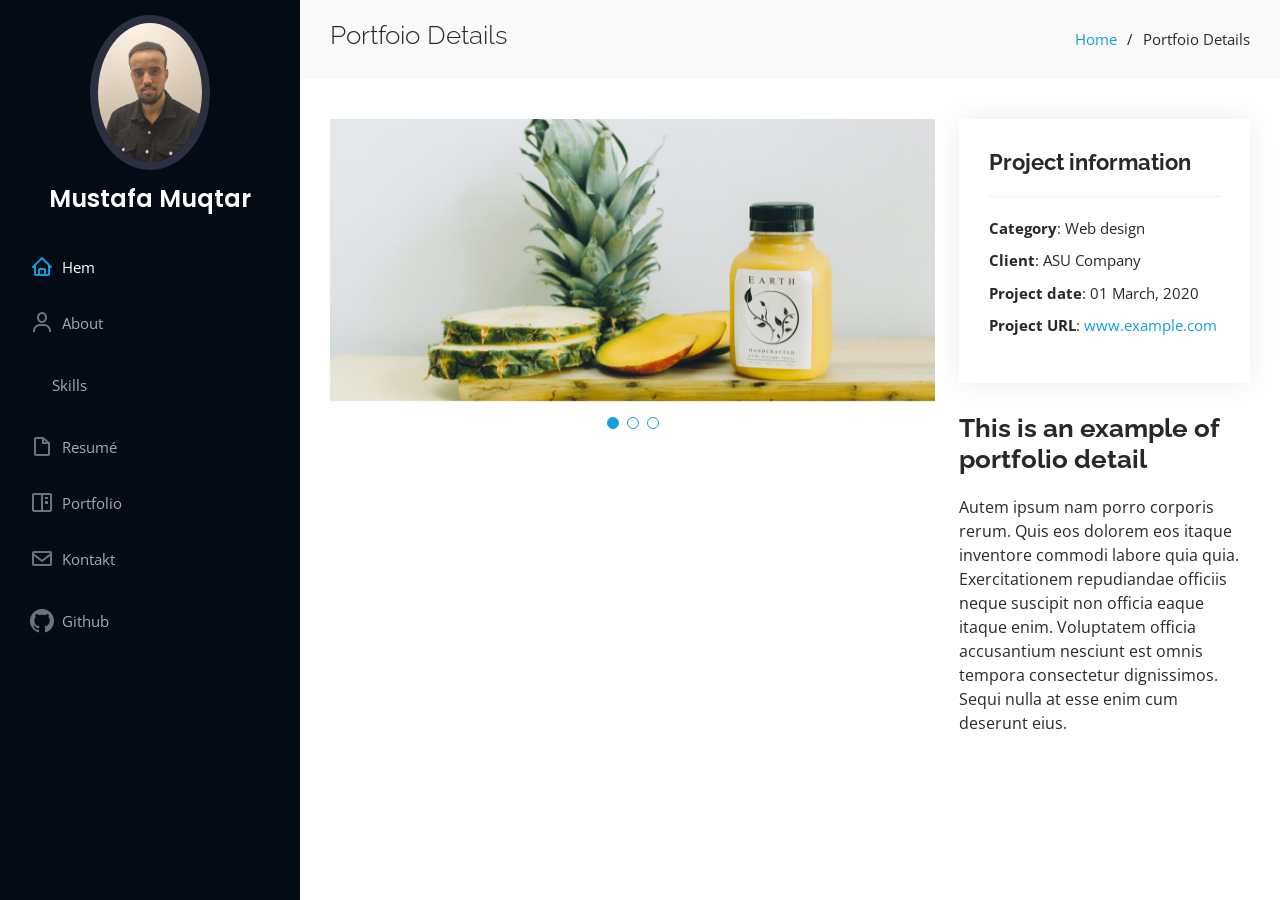
==== 3d-house.html @ c5aaec31 "Added details" ====
<!DOCTYPE html>
<html lang="en">

<head>
  <meta charset="utf-8">
  <meta content="width=device-width, initial-scale=1.0" name="viewport">

  <title>Blender 3D Inside A House Model</title>
  <meta content="" name="description">
  <meta content="" name="keywords">

  <!-- Favicons -->
  <link href="assets/img/favicon.png" rel="icon">
  <link href="assets/img/apple-touch-icon.png" rel="apple-touch-icon">

  <!-- Google Fonts -->
  <link href="https://fonts.googleapis.com/css?family=Open+Sans:300,300i,400,400i,600,600i,700,700i|Raleway:300,300i,400,400i,500,500i,600,600i,700,700i|Poppins:300,300i,400,400i,500,500i,600,600i,700,700i" rel="stylesheet">

  <!-- Vendor CSS Files -->
  <link href="assets/vendor/aos/aos.css" rel="stylesheet">
  <link href="assets/vendor/bootstrap/css/bootstrap.min.css" rel="stylesheet">
  <link href="assets/vendor/bootstrap-icons/bootstrap-icons.css" rel="stylesheet">
  <link href="assets/vendor/boxicons/css/boxicons.min.css" rel="stylesheet">
  <link href="assets/vendor/glightbox/css/glightbox.min.css" rel="stylesheet">
  <link href="assets/vendor/swiper/swiper-bundle.min.css" rel="stylesheet">

  <!-- Template Main CSS File -->
  <link href="assets/css/style.css" rel="stylesheet">

  <!-- =======================================================
  * Template Name: iPortfolio
  * Updated: Nov 17 2023 with Bootstrap v5.3.2
  * Template URL: https://bootstrapmade.com/iportfolio-bootstrap-portfolio-websites-template/
  * Author: BootstrapMade.com
  * License: https://bootstrapmade.com/license/
  ======================================================== -->
</head>

<body>

  <!-- ======= Mobile nav toggle button ======= -->
  <i class="bi bi-list mobile-nav-toggle d-xl-none"></i>

 <!-- ======= Header ======= -->
 <header id="header">
  <div class="d-flex flex-column">

    <div class="profile">
      <img src="assets/img/profile-img.jpg" alt="" class="img-fluid rounded-circle">
      <h1 class="text-light"><a href="index.html">Mustafa Muqtar</a></h1>
    </div>

    <nav id="navbar" class="nav-menu navbar">
      <ul>
        <li><a href="http://127.0.0.1:5500/mustafamuqtar.github.io/#hero" class="nav-link scrollto active"><i class="bx bx-home"></i> <span>Hem</span></a></li>
        <li><a href="http://127.0.0.1:5500/mustafamuqtar.github.io/#about" class="nav-link scrollto"><i class="bx bx-user"></i> <span>About</span></a></li>
        <li><a href="http://127.0.0.1:5500/mustafamuqtar.github.io/#skills" class="nav-link scrollto"><i class="bx-code-block"></i> <span>Skills</span></a></li>
        <li><a href="http://127.0.0.1:5500/mustafamuqtar.github.io/#resume" class="nav-link scrollto"><i class="bx bx-file-blank"></i> <span>Resumé</span></a></li>
        <li><a href="http://127.0.0.1:5500/mustafamuqtar.github.io/#portfolio" class="nav-link scrollto"><i class="bx bx-book-content"></i>
            <span>Portfolio</span></a></li>
        <li><a href="http://127.0.0.1:5500/mustafamuqtar.github.io/#contact" class="nav-link scrollto"><i class="bx bx-envelope"></i> <span>Kontakt</span></a></li>
          <li> <a href="https://github.com/MustafaMuqtar?tab=repositories" target="_blank"> <i
                class="bi bi-github"></i>Github</a></li>
      </ul>
    </nav><!-- .nav-menu -->
  </div>
</header><!-- End Header -->

  <main id="main">

    <!-- ======= Breadcrumbs ======= -->
    <section id="breadcrumbs" class="breadcrumbs">
      <div class="container">

        <div class="d-flex justify-content-between align-items-center">
          <h2>Portfoio Details</h2>
          <ol>
            <li><a href="index.html">Home</a></li>
            <li>Portfoio Details</li>
          </ol>
        </div>

      </div>
    </section><!-- End Breadcrumbs -->

    <!-- ======= Portfolio Details Section ======= -->
    <section id="portfolio-details" class="portfolio-details">
      <div class="container">

        <div class="row gy-4">

          <div class="col-lg-8">
            <div class="portfolio-details-slider swiper">
              <div class="swiper-wrapper align-items-center">

                <div class="swiper-slide">
                  <img src="assets/img/portfolio/portfolio-details-1.jpg" alt="">
                </div>

                <div class="swiper-slide">
                  <img src="assets/img/portfolio/portfolio-details-2.jpg" alt="">
                </div>

                <div class="swiper-slide">
                  <img src="assets/img/portfolio/portfolio-details-3.jpg" alt="">
                </div>

              </div>
              <div class="swiper-pagination"></div>
            </div>
          </div>

          <div class="col-lg-4">
            <div class="portfolio-info">
              <h3>Project information</h3>
              <ul>
                <li><strong>Category</strong>: Web design</li>
                <li><strong>Client</strong>: ASU Company</li>
                <li><strong>Project date</strong>: 01 March, 2020</li>
                <li><strong>Project URL</strong>: <a href="#">www.example.com</a></li>
              </ul>
            </div>
            <div class="portfolio-description">
              <h2>This is an example of portfolio detail</h2>
              <p>
                Autem ipsum nam porro corporis rerum. Quis eos dolorem eos itaque inventore commodi labore quia quia. Exercitationem repudiandae officiis neque suscipit non officia eaque itaque enim. Voluptatem officia accusantium nesciunt est omnis tempora consectetur dignissimos. Sequi nulla at esse enim cum deserunt eius.
              </p>
            </div>
          </div>

        </div>

      </div>
    </section><!-- End Portfolio Details Section -->

  </main><!-- End #main -->



  <a href="#" class="back-to-top d-flex align-items-center justify-content-center"><i class="bi bi-arrow-up-short"></i></a>

  <!-- Vendor JS Files -->
  <script src="assets/vendor/purecounter/purecounter_vanilla.js"></script>
  <script src="assets/vendor/aos/aos.js"></script>
  <script src="assets/vendor/bootstrap/js/bootstrap.bundle.min.js"></script>
  <script src="assets/vendor/glightbox/js/glightbox.min.js"></script>
  <script src="assets/vendor/isotope-layout/isotope.pkgd.min.js"></script>
  <script src="assets/vendor/swiper/swiper-bundle.min.js"></script>
  <script src="assets/vendor/typed.js/typed.umd.js"></script>

  <!-- Template Main JS File -->
  <script src="assets/js/main.js"></script>

</body>

</html>
---- assets/css/style.css ----
/**
* Template Name: iPortfolio
* Updated: Nov 17 2023 with Bootstrap v5.3.2
* Template URL: https://bootstrapmade.com/iportfolio-bootstrap-portfolio-websites-template/
* Author: BootstrapMade.com
* License: https://bootstrapmade.com/license/
*/

/*--------------------------------------------------------------
# General
--------------------------------------------------------------*/
body {
  font-family: "Open Sans", sans-serif;
  color: #272829;
}

a {
  color: #149ddd;
  text-decoration: none;
}

a:hover {
  color: #37b3ed;
  text-decoration: none;
}
.bg-custom-orange {
  background-color:#F57900 ; /* Adjust the hex color code as needed */
}
.bg-dotnet-purple {
  background-color: #512BD4;
}
.bg-unity-dark-blue {
  background-color: #222C37;
}
.bg-vue-green {
  background-color: #4FC08D;
}


.text-unity-green {
  color: #19A25D;
}

.bg-angular-red {
  background-color: #DD0031;
}
h1,
h2,
h3,
h4,
h5,
h6 {
  font-family: "Raleway", sans-serif;
}

/*--------------------------------------------------------------
# Back to top button
--------------------------------------------------------------*/
.back-to-top {
  position: fixed;
  visibility: hidden;
  opacity: 0;
  right: 15px;
  bottom: 15px;
  z-index: 996;
  background: #149ddd;
  width: 40px;
  height: 40px;
  border-radius: 50px;
  transition: all 0.4s;
}

.back-to-top i {
  font-size: 28px;
  color: #fff;
  line-height: 0;
}

.back-to-top:hover {
  background: #2eafec;
  color: #fff;
}

.back-to-top.active {
  visibility: visible;
  opacity: 1;
}

/*--------------------------------------------------------------
# Header
--------------------------------------------------------------*/
#header {
  position: fixed;
  top: 0;
  left: 0;
  bottom: 0;
  width: 300px;
  transition: all ease-in-out 0.5s;
  z-index: 9997;
  transition: all 0.5s;
  padding: 0 15px;
  background: #040b14;
  overflow-y: auto;
}

#header .profile img {
  margin: 15px auto;
  display: block;
  width: 120px;
  border: 8px solid #2c2f3f;
}

#header .profile h1 {
  font-size: 24px;
  margin: 0;
  padding: 0;
  font-weight: 600;
  -moz-text-align-last: center;
  text-align-last: center;
  font-family: "Poppins", sans-serif;
}

#header .profile h1 a,
#header .profile h1 a:hover {
  color: #fff;
  text-decoration: none;
}

#header .profile .social-links a {
  font-size: 18px;
  display: inline-block;
  background: #212431;
  color: #fff;
  line-height: 1;
  padding: 8px 0;
  margin-right: 4px;
  border-radius: 50%;
  text-align: center;
  width: 36px;
  height: 36px;
  transition: 0.3s;
}

#header .profile .social-links a:hover {
  background: #149ddd;
  color: #fff;
  text-decoration: none;
}

#main {
  margin-left: 300px;
}

.container,
.container-fluid {
  padding-left: 30px;
  padding-right: 30px;
}

@media (max-width: 1199px) {
  #header {
    left: -300px;
  }

  #main {
    margin-left: 0;
  }

  .container,
  .container-fluid {
    padding-left: 12px;
    padding-right: 12px;
  }
}

/*--------------------------------------------------------------
# Navigation Menu
--------------------------------------------------------------*/
/* Desktop Navigation */
.nav-menu {
  padding: 30px 0 0 0;
}

.nav-menu * {
  margin: 0;
  padding: 0;
  list-style: none;
}

.nav-menu>ul>li {
  position: relative;
  white-space: nowrap;
}

.nav-menu a,
.nav-menu a:focus {
  display: flex;
  align-items: center;
  color: #a8a9b4;
  padding: 12px 15px;
  margin-bottom: 8px;
  transition: 0.3s;
  font-size: 15px;
}

.nav-menu a i,
.nav-menu a:focus i {
  font-size: 24px;
  padding-right: 8px;
  color: #6f7180;
}

.nav-menu a:hover,
.nav-menu .active,
.nav-menu .active:focus,
.nav-menu li:hover>a {
  text-decoration: none;
  color: #fff;
}

.nav-menu a:hover i,
.nav-menu .active i,
.nav-menu .active:focus i,
.nav-menu li:hover>a i {
  color: #149ddd;
}

/* Mobile Navigation */
.mobile-nav-toggle {
  position: fixed;
  right: 15px;
  top: 15px;
  z-index: 9998;
  border: 0;
  font-size: 24px;
  transition: all 0.4s;
  outline: none !important;
  background-color: #149ddd;
  color: #fff;
  width: 40px;
  height: 40px;
  display: inline-flex;
  align-items: center;
  justify-content: center;
  line-height: 0;
  border-radius: 50px;
  cursor: pointer;
}

.mobile-nav-active {
  overflow: hidden;
}

.mobile-nav-active #header {
  left: 0;
}

/*--------------------------------------------------------------
# Hero Section
--------------------------------------------------------------*/
#hero {
  width: 100%;
  height: 100vh;
  background: url("../img/hero-bg.jpg") top center;
  background-size: cover;
  background-repeat: no-repeat;
  background-position: center center;
}


#hero:before {
  content: "";
  background: rgba(5, 13, 24, 0.3);
  position: absolute;
  bottom: 0;
  top: 0;
  left: 0;
  right: 0;
  z-index: 1;
}

#hero .hero-container {
  position: relative;
  z-index: 2;
  min-width: 300px;
}

#hero h1 {
  margin: 0 0 10px 0;
  font-size: 64px;
  font-weight: 700;
  line-height: 56px;
  color: #fff;
}

#hero p {
  color: #fff;
  margin-bottom: 50px;
  font-size: 26px;
  font-family: "Poppins", sans-serif;
}

#hero p span {
  color: #fff;
  padding-bottom: 4px;
  letter-spacing: 1px;
  border-bottom: 3px solid #149ddd;
}

@media (min-width: 1024px) {
  #hero {
    background-attachment: fixed;
  }
}

@media (max-width: 768px) {
  #hero h1 {
    font-size: 28px;
    line-height: 36px;
  }

  #hero h2 {
    font-size: 18px;
    line-height: 24px;
    margin-bottom: 30px;
  }
}

/*--------------------------------------------------------------
# Sections General
--------------------------------------------------------------*/
section {
  padding: 60px 0;
  overflow: hidden;
}

.section-bg {
  background: #f5f8fd;
}

.section-title {
  padding-bottom: 30px;
}

.section-title h2 {
  font-size: 32px;
  font-weight: bold;
  margin-bottom: 20px;
  padding-bottom: 20px;
  position: relative;
  color: #173b6c;
}

.section-title h2::after {
  content: "";
  position: absolute;
  display: block;
  width: 50px;
  height: 3px;
  background: #149ddd;
  bottom: 0;
  left: 0;
}

.section-title p {
  margin-bottom: 0;
}

/*--------------------------------------------------------------
# About
--------------------------------------------------------------*/
.about .content h3 {
  font-weight: 700;
  font-size: 26px;
  color: #173b6c;
}

.about .content ul {
  list-style: none;
  padding: 0;
}

.about .content ul li {
  margin-bottom: 20px;
  display: flex;
  align-items: center;
}

.about .content ul strong {
  margin-right: 10px;
}

.about .content ul i {
  font-size: 16px;
  margin-right: 5px;
  color: #149ddd;
  line-height: 0;
}

.about .content p:last-child {
  margin-bottom: 0;
}

/*--------------------------------------------------------------
# Facts
--------------------------------------------------------------*/
.facts {
  padding-bottom: 30px;
}

.facts .count-box {
  padding: 30px;
  width: 100%;
}

.facts .count-box i {
  display: block;
  font-size: 44px;
  color: #149ddd;
  float: left;
  line-height: 0;
}

.facts .count-box span {
  font-size: 48px;
  line-height: 40px;
  display: block;
  font-weight: 700;
  color: #050d18;
  margin-left: 60px;
}

.facts .count-box p {
  padding: 15px 0 0 0;
  margin: 0 0 0 60px;
  font-family: "Raleway", sans-serif;
  font-size: 14px;
  color: #122f57;
}

.facts .count-box a {
  font-weight: 600;
  display: block;
  margin-top: 20px;
  color: #122f57;
  font-size: 15px;
  font-family: "Poppins", sans-serif;
  transition: ease-in-out 0.3s;
}

.facts .count-box a:hover {
  color: #1f5297;
}

/*--------------------------------------------------------------
# Akills
--------------------------------------------------------------*/
.skills .progress {
  height: 60px;
  display: block;
  background: none;
  border-radius: 0;
}

.skills .progress .skill {
  padding: 0;
  margin: 0 0 6px 0;
  text-transform: uppercase;
  display: block;
  font-weight: 600;
  font-family: "Poppins", sans-serif;
  color: #050d18;
}

.skills .progress .skill .val {
  float: right;
  font-style: normal;
}

.skills .progress-bar-wrap {
  background: #dce8f8;
  height: 10px;
}

.skills .progress-bar {
  width: 1px;
  height: 10px;
  transition: 0.9s;
  background-color: #149ddd;
}

/*--------------------------------------------------------------
# Resume
--------------------------------------------------------------*/
.resume .resume-title {
  font-size: 26px;
  font-weight: 700;
  margin-top: 20px;
  margin-bottom: 20px;
  color: #050d18;
}

.resume .resume-item {
  padding: 0 0 20px 20px;
  margin-top: -2px;
  border-left: 2px solid #1f5297;
  position: relative;
}

.resume .resume-item h4 {
  line-height: 18px;
  font-size: 18px;
  font-weight: 600;
  text-transform: uppercase;
  font-family: "Poppins", sans-serif;
  color: #050d18;
  margin-bottom: 10px;
}

.resume .resume-item h5 {
  font-size: 16px;
  background: #e4edf9;
  padding: 5px 15px;
  display: inline-block;
  font-weight: 600;
  margin-bottom: 10px;
}

.resume .resume-item ul {
  padding-left: 20px;
}

.resume .resume-item ul li {
  padding-bottom: 10px;
}

.resume .resume-item:last-child {
  padding-bottom: 0;
}

.resume .resume-item::before {
  content: "";
  position: absolute;
  width: 16px;
  height: 16px;
  border-radius: 50px;
  left: -9px;
  top: 0;
  background: #fff;
  border: 2px solid #1f5297;
}

/*--------------------------------------------------------------
# Portfolio
--------------------------------------------------------------*/
.portfolio .portfolio-item {
  margin-bottom: 30px;
}

.portfolio #portfolio-flters {
  padding: 0;
  margin: 0 auto 35px auto;
  list-style: none;
  text-align: center;
  background: #fff;
  border-radius: 50px;
  padding: 2px 15px;
}

.portfolio #portfolio-flters li {
  cursor: pointer;
  display: inline-block;
  padding: 10px 15px 8px 15px;
  font-size: 14px;
  font-weight: 600;
  line-height: 1;
  text-transform: uppercase;
  color: #272829;
  margin-bottom: 5px;
  transition: all 0.3s ease-in-out;
}

.portfolio #portfolio-flters li:hover,
.portfolio #portfolio-flters li.filter-active {
  color: #149ddd;
}

.portfolio #portfolio-flters li:last-child {
  margin-right: 0;
}

.portfolio .portfolio-wrap {
  transition: 0.3s;
  position: relative;
  overflow: hidden;
  z-index: 1;
}

.portfolio .portfolio-wrap::before {
  content: "";
  background: rgba(255, 255, 255, 0.5);
  position: absolute;
  left: 0;
  right: 0;
  top: 0;
  bottom: 0;
  transition: all ease-in-out 0.3s;
  z-index: 2;
  opacity: 0;
}

.portfolio .portfolio-wrap .portfolio-links {
  opacity: 1;
  left: 0;
  right: 0;
  bottom: -60px;
  z-index: 3;
  position: absolute;
  transition: all ease-in-out 0.3s;
  display: flex;
  justify-content: center;
}

.portfolio .portfolio-wrap .portfolio-links a {
  color: #fff;
  font-size: 28px;
  text-align: center;
  background: rgba(20, 157, 221, 0.75);
  transition: 0.3s;
  width: 50%;
}

.portfolio .portfolio-wrap .portfolio-links a:hover {
  background: rgba(20, 157, 221, 0.95);
}

.portfolio .portfolio-wrap .portfolio-links a+a {
  border-left: 1px solid #37b3ed;
}

.portfolio .portfolio-wrap:hover::before {
  top: 0;
  left: 0;
  right: 0;
  bottom: 0;
  opacity: 1;
}

.portfolio .portfolio-wrap:hover .portfolio-links {
  opacity: 1;
  bottom: 0;
}

/*--------------------------------------------------------------
# Portfolio Details
--------------------------------------------------------------*/
.portfolio-details {
  padding-top: 40px;
}

.portfolio-details .portfolio-details-slider img {
  width: 100%;
}

.portfolio-details .portfolio-details-slider .swiper-pagination {
  margin-top: 20px;
  position: relative;
}

.portfolio-details .portfolio-details-slider .swiper-pagination .swiper-pagination-bullet {
  width: 12px;
  height: 12px;
  background-color: #fff;
  opacity: 1;
  border: 1px solid #149ddd;
}

.portfolio-details .portfolio-details-slider .swiper-pagination .swiper-pagination-bullet-active {
  background-color: #149ddd;
}

.portfolio-details .portfolio-info {
  padding: 30px;
  box-shadow: 0px 0 30px rgba(5, 13, 24, 0.08);
}

.portfolio-details .portfolio-info h3 {
  font-size: 22px;
  font-weight: 700;
  margin-bottom: 20px;
  padding-bottom: 20px;
  border-bottom: 1px solid #eee;
}

.portfolio-details .portfolio-info ul {
  list-style: none;
  padding: 0;
  font-size: 15px;
}

.portfolio-details .portfolio-info ul li+li {
  margin-top: 10px;
}

.portfolio-details .portfolio-description {
  padding-top: 30px;
}

.portfolio-details .portfolio-description h2 {
  font-size: 26px;
  font-weight: 700;
  margin-bottom: 20px;
}

.portfolio-details .portfolio-description p {
  padding: 0;
}

/*--------------------------------------------------------------
# Services
--------------------------------------------------------------*/
.services .icon-box {
  margin-bottom: 20px;
}

.services .icon {
  float: left;
  display: flex;
  align-items: center;
  justify-content: center;
  width: 54px;
  height: 54px;
  background: #149ddd;
  border-radius: 50%;
  transition: 0.5s;
  border: 1px solid #149ddd;
}

.services .icon i {
  color: #fff;
  font-size: 24px;
  line-height: 0;
}

.services .icon-box:hover .icon {
  background: #fff;
}

.services .icon-box:hover .icon i {
  color: #149ddd;
}

.services .title {
  margin-left: 80px;
  font-weight: 700;
  margin-bottom: 15px;
  font-size: 18px;
}

.services .title a {
  color: #343a40;
}

.services .title a:hover {
  color: #149ddd;
}

.services .description {
  margin-left: 80px;
  line-height: 24px;
  font-size: 14px;
}

/*--------------------------------------------------------------
# Testimonials
--------------------------------------------------------------*/
.testimonials .testimonials-carousel,
.testimonials .testimonials-slider {
  overflow: hidden;
}

.testimonials .testimonial-item {
  box-sizing: content-box;
  text-align: center;
  min-height: 320px;
}

.testimonials .testimonial-item .testimonial-img {
  width: 90px;
  border-radius: 50%;
  margin: 0 auto;
}

.testimonials .testimonial-item h3 {
  font-size: 18px;
  font-weight: bold;
  margin: 10px 0 5px 0;
  color: #111;
}

.testimonials .testimonial-item h4 {
  font-size: 14px;
  color: #999;
  margin: 0;
}

.testimonials .testimonial-item .quote-icon-left,
.testimonials .testimonial-item .quote-icon-right {
  color: #c3e8fa;
  font-size: 26px;
}

.testimonials .testimonial-item .quote-icon-left {
  display: inline-block;
  left: -5px;
  position: relative;
}

.testimonials .testimonial-item .quote-icon-right {
  display: inline-block;
  right: -5px;
  position: relative;
  top: 10px;
}

.testimonials .testimonial-item p {
  font-style: italic;
  margin: 0 15px 15px 15px;
  padding: 20px;
  background: #fff;
  position: relative;
  margin-bottom: 35px;
  border-radius: 6px;
  box-shadow: 0px 2px 15px rgba(0, 0, 0, 0.1);
}

.testimonials .testimonial-item p::after {
  content: "";
  width: 0;
  height: 0;
  border-top: 20px solid #fff;
  border-right: 20px solid transparent;
  border-left: 20px solid transparent;
  position: absolute;
  bottom: -20px;
  left: calc(50% - 20px);
}

.testimonials .swiper-pagination {
  margin-top: 20px;
  position: relative;
}

.testimonials .swiper-pagination .swiper-pagination-bullet {
  width: 12px;
  height: 12px;
  background-color: #fff;
  opacity: 1;
  border: 1px solid #149ddd;
}

.testimonials .swiper-pagination .swiper-pagination-bullet-active {
  background-color: #149ddd;
}

/*--------------------------------------------------------------
# Contact
--------------------------------------------------------------*/
.contact {
  padding-bottom: 130px;
}

.contact .info {
  padding: 30px;
  background: #fff;
  width: 100%;
  box-shadow: 0 0 24px 0 rgba(0, 0, 0, 0.12);
}

.contact .info i {
  font-size: 20px;
  color: #149ddd;
  float: left;
  width: 44px;
  height: 44px;
  background: #dff3fc;
  display: flex;
  justify-content: center;
  align-items: center;
  border-radius: 50px;
  transition: all 0.3s ease-in-out;
}

.contact .info h4 {
  padding: 0 0 0 60px;
  font-size: 22px;
  font-weight: 600;
  margin-bottom: 5px;
  color: #050d18;
}

.contact .info p {
  padding: 0 0 10px 60px;
  margin-bottom: 20px;
  font-size: 14px;
  color: #173b6c;
}

.contact .info .email p {
  padding-top: 5px;
}

.contact .info .social-links {
  padding-left: 60px;
}

.contact .info .social-links a {
  font-size: 18px;
  display: inline-block;
  background: #333;
  color: #fff;
  line-height: 1;
  padding: 8px 0;
  border-radius: 50%;
  text-align: center;
  width: 36px;
  height: 36px;
  transition: 0.3s;
  margin-right: 10px;
}

.contact .info .social-links a:hover {
  background: #149ddd;
  color: #fff;
}

.contact .info .email:hover i,
.contact .info .address:hover i,
.contact .info .phone:hover i {
  background: #149ddd;
  color: #fff;
}

.contact .php-email-form {
  width: 100%;
  padding: 30px;
  background: #fff;
  box-shadow: 0 0 24px 0 rgba(0, 0, 0, 0.12);
}

.contact .php-email-form .form-group {
  padding-bottom: 8px;
}

.contact .php-email-form .validate {
  display: none;
  color: red;
  margin: 0 0 15px 0;
  font-weight: 400;
  font-size: 13px;
}

.contact .php-email-form .error-message {
  display: none;
  color: #fff;
  background: #ed3c0d;
  text-align: left;
  padding: 15px;
  font-weight: 600;
}

.contact .php-email-form .error-message br+br {
  margin-top: 25px;
}

.contact .php-email-form .sent-message {
  display: none;
  color: #fff;
  background: #18d26e;
  text-align: center;
  padding: 15px;
  font-weight: 600;
}

.contact .php-email-form .loading {
  display: none;
  background: #fff;
  text-align: center;
  padding: 15px;
}

.contact .php-email-form .loading:before {
  content: "";
  display: inline-block;
  border-radius: 50%;
  width: 24px;
  height: 24px;
  margin: 0 10px -6px 0;
  border: 3px solid #18d26e;
  border-top-color: #eee;
  animation: animate-loading 1s linear infinite;
}

.contact .php-email-form .form-group {
  margin-bottom: 15px;
}

.contact .php-email-form label {
  padding-bottom: 8px;
}

.contact .php-email-form input,
.contact .php-email-form textarea {
  border-radius: 0;
  box-shadow: none;
  font-size: 14px;
}

.contact .php-email-form input {
  height: 44px;
}

.contact .php-email-form textarea {
  padding: 10px 15px;
}

.contact .php-email-form button[type=submit] {
  background: #149ddd;
  border: 0;
  padding: 10px 24px;
  color: #fff;
  transition: 0.4s;
  border-radius: 4px;
}

.contact .php-email-form button[type=submit]:hover {
  background: #37b3ed;
}

@keyframes animate-loading {
  0% {
    transform: rotate(0deg);
  }

  100% {
    transform: rotate(360deg);
  }
}

/*--------------------------------------------------------------
# Breadcrumbs
--------------------------------------------------------------*/
.breadcrumbs {
  padding: 20px 0;
  background: #f9f9f9;
}

.breadcrumbs h2 {
  font-size: 26px;
  font-weight: 300;
}

.breadcrumbs ol {
  display: flex;
  flex-wrap: wrap;
  list-style: none;
  padding: 0;
  margin: 0;
  font-size: 15px;
}

.breadcrumbs ol li+li {
  padding-left: 10px;
}

.breadcrumbs ol li+li::before {
  display: inline-block;
  padding-right: 10px;
  color: #0e2442;
  content: "/";
}

@media (max-width: 768px) {
  .breadcrumbs .d-flex {
    display: block !important;
  }

  .breadcrumbs ol {
    display: block;
  }

  .breadcrumbs ol li {
    display: inline-block;
  }
}

/*--------------------------------------------------------------
# Footer
--------------------------------------------------------------*/
#footer {
  padding: 15px;
  color: #f4f6fd;
  font-size: 14px;
  position: fixed;
  left: 0;
  bottom: 0;
  width: 300px;
  z-index: 9999;
  background: #040b14;
}

#footer .copyright {
  text-align: center;
}

#footer .credits {
  padding-top: 5px;
  text-align: center;
  font-size: 13px;
  color: #eaebf0;
}

@media (max-width: 1199px) {
  #footer {
    position: static;
    width: auto;
    padding-right: 20px 15px;
  }
}
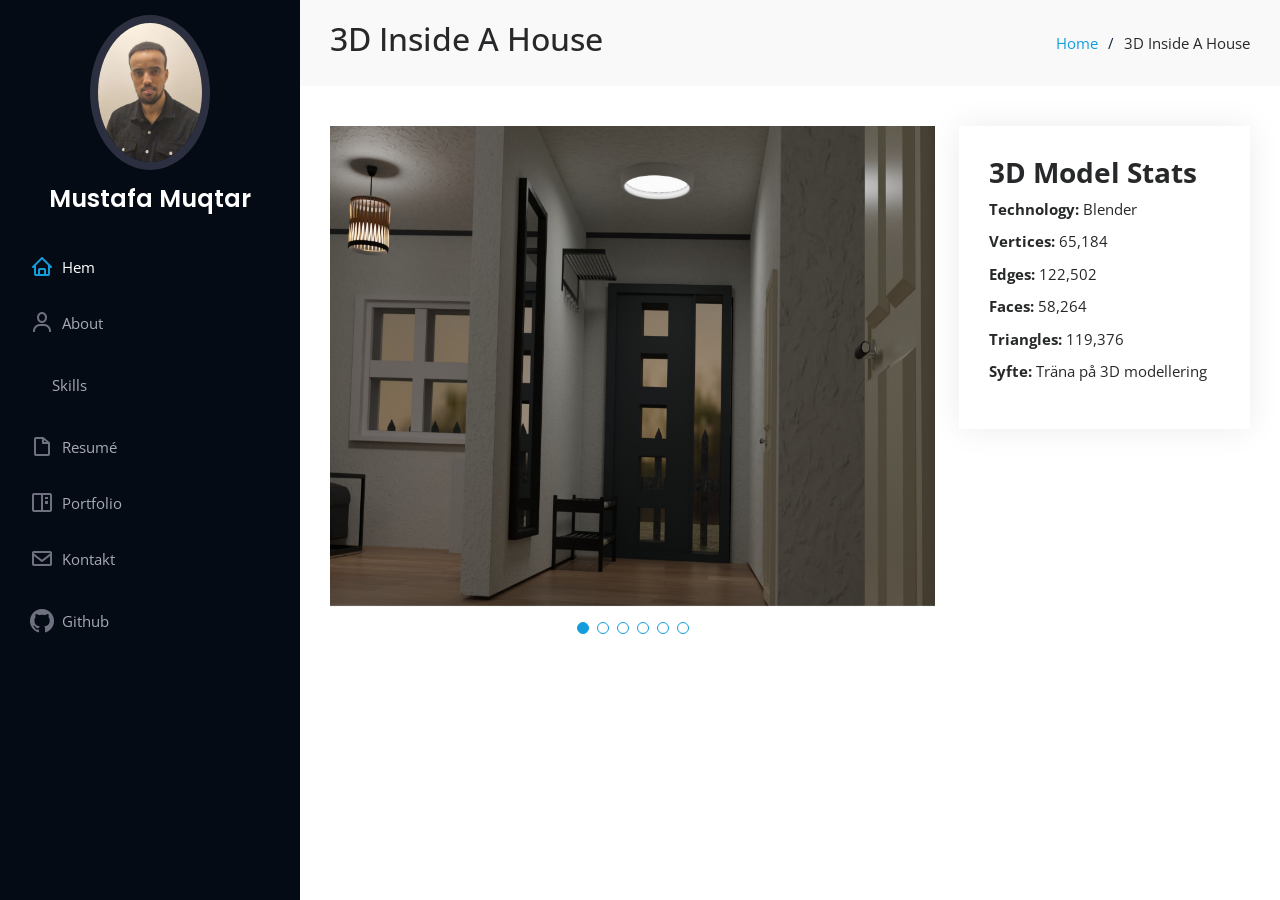
==== commit f5a84cfa: "Project File" ====
--- a/3d-house.html
+++ b/3d-house.html
@@ -5,16 +5,18 @@
   <meta charset="utf-8">
   <meta content="width=device-width, initial-scale=1.0" name="viewport">
 
-  <title>Blender 3D Inside A House Model</title>
+  <title>3D Inside A House</title>
   <meta content="" name="description">
   <meta content="" name="keywords">
 
-  <!-- Favicons -->
-  <link href="assets/img/favicon.png" rel="icon">
-  <link href="assets/img/apple-touch-icon.png" rel="apple-touch-icon">
+
+  <link href="assets/img/CodeChemist.png" rel="icon">
+  <link href="assets/img/CodeChemist.png" rel="apple-touch-icon">
 
   <!-- Google Fonts -->
-  <link href="https://fonts.googleapis.com/css?family=Open+Sans:300,300i,400,400i,600,600i,700,700i|Raleway:300,300i,400,400i,500,500i,600,600i,700,700i|Poppins:300,300i,400,400i,500,500i,600,600i,700,700i" rel="stylesheet">
+  <link
+    href="https://fonts.googleapis.com/css?family=Open+Sans:300,300i,400,400i,600,600i,700,700i|Raleway:300,300i,400,400i,500,500i,600,600i,700,700i|Poppins:300,300i,400,400i,500,500i,600,600i,700,700i"
+    rel="stylesheet">
 
   <!-- Vendor CSS Files -->
   <link href="assets/vendor/aos/aos.css" rel="stylesheet">
@@ -26,14 +28,6 @@
 
   <!-- Template Main CSS File -->
   <link href="assets/css/style.css" rel="stylesheet">
-
-  <!-- =======================================================
-  * Template Name: iPortfolio
-  * Updated: Nov 17 2023 with Bootstrap v5.3.2
-  * Template URL: https://bootstrapmade.com/iportfolio-bootstrap-portfolio-websites-template/
-  * Author: BootstrapMade.com
-  * License: https://bootstrapmade.com/license/
-  ======================================================== -->
 </head>
 
 <body>
@@ -41,30 +35,36 @@
   <!-- ======= Mobile nav toggle button ======= -->
   <i class="bi bi-list mobile-nav-toggle d-xl-none"></i>
 
- <!-- ======= Header ======= -->
- <header id="header">
-  <div class="d-flex flex-column">
+  <!-- ======= Header ======= -->
+  <header id="header">
+    <div class="d-flex flex-column">
 
-    <div class="profile">
-      <img src="assets/img/profile-img.jpg" alt="" class="img-fluid rounded-circle">
-      <h1 class="text-light"><a href="index.html">Mustafa Muqtar</a></h1>
-    </div>
+      <div class="profile">
+        <img src="assets/img/profile-img.jpg" alt="" class="img-fluid rounded-circle">
+        <h1 class="text-light"><a href="index.html">Mustafa Muqtar</a></h1>
+      </div>
 
-    <nav id="navbar" class="nav-menu navbar">
-      <ul>
-        <li><a href="http://127.0.0.1:5500/mustafamuqtar.github.io/#hero" class="nav-link scrollto active"><i class="bx bx-home"></i> <span>Hem</span></a></li>
-        <li><a href="http://127.0.0.1:5500/mustafamuqtar.github.io/#about" class="nav-link scrollto"><i class="bx bx-user"></i> <span>About</span></a></li>
-        <li><a href="http://127.0.0.1:5500/mustafamuqtar.github.io/#skills" class="nav-link scrollto"><i class="bx-code-block"></i> <span>Skills</span></a></li>
-        <li><a href="http://127.0.0.1:5500/mustafamuqtar.github.io/#resume" class="nav-link scrollto"><i class="bx bx-file-blank"></i> <span>Resumé</span></a></li>
-        <li><a href="http://127.0.0.1:5500/mustafamuqtar.github.io/#portfolio" class="nav-link scrollto"><i class="bx bx-book-content"></i>
-            <span>Portfolio</span></a></li>
-        <li><a href="http://127.0.0.1:5500/mustafamuqtar.github.io/#contact" class="nav-link scrollto"><i class="bx bx-envelope"></i> <span>Kontakt</span></a></li>
+      <nav id="navbar" class="nav-menu navbar">
+        <ul>
+          <li><a href="http://127.0.0.1:5500/mustafamuqtar.github.io/#hero" class="nav-link scrollto active"><i
+                class="bx bx-home"></i> <span>Hem</span></a></li>
+          <li><a href="http://127.0.0.1:5500/mustafamuqtar.github.io/#about" class="nav-link scrollto"><i
+                class="bx bx-user"></i> <span>About</span></a></li>
+          <li><a href="http://127.0.0.1:5500/mustafamuqtar.github.io/#skills" class="nav-link scrollto"><i
+                class="bx-code-block"></i> <span>Skills</span></a></li>
+          <li><a href="http://127.0.0.1:5500/mustafamuqtar.github.io/#resume" class="nav-link scrollto"><i
+                class="bx bx-file-blank"></i> <span>Resumé</span></a></li>
+          <li><a href="http://127.0.0.1:5500/mustafamuqtar.github.io/#portfolio" class="nav-link scrollto"><i
+                class="bx bx-book-content"></i>
+              <span>Portfolio</span></a></li>
+          <li><a href="http://127.0.0.1:5500/mustafamuqtar.github.io/#contact" class="nav-link scrollto"><i
+                class="bx bx-envelope"></i> <span>Kontakt</span></a></li>
           <li> <a href="https://github.com/MustafaMuqtar?tab=repositories" target="_blank"> <i
                 class="bi bi-github"></i>Github</a></li>
-      </ul>
-    </nav><!-- .nav-menu -->
-  </div>
-</header><!-- End Header -->
+        </ul>
+      </nav><!-- .nav-menu -->
+    </div>
+  </header><!-- End Header -->
 
   <main id="main">
 
@@ -73,10 +73,10 @@
       <div class="container">
 
         <div class="d-flex justify-content-between align-items-center">
-          <h2>Portfoio Details</h2>
+          <p class="h2">3D Inside A House</p>
           <ol>
             <li><a href="index.html">Home</a></li>
-            <li>Portfoio Details</li>
+            <li>3D Inside A House</li>
           </ol>
         </div>
 
@@ -94,15 +94,27 @@
               <div class="swiper-wrapper align-items-center">
 
                 <div class="swiper-slide">
-                  <img src="assets/img/portfolio/portfolio-details-1.jpg" alt="">
+                  <img style="height: 30rem;" src="assets/img/house3d/TheHall.jpg" alt="">
                 </div>
 
                 <div class="swiper-slide">
-                  <img src="assets/img/portfolio/portfolio-details-2.jpg" alt="">
+                  <img style="height: 30rem;" src="assets/img/house3d/Livingroom.jpg" alt="">
                 </div>
 
                 <div class="swiper-slide">
-                  <img src="assets/img/portfolio/portfolio-details-3.jpg" alt="">
+                  <img style="height: 30rem;" src="assets/img/house3d/Toalett.png" alt="">
+                </div>
+
+                <div class="swiper-slide">
+                  <img style="height: 30rem;" src="assets/img/house3d/Inside.jpg" alt="">
+                </div>
+
+                <div class="swiper-slide">
+                  <img style="height: 30rem;" src="assets/img/house3d/Kitchen.jpg" alt="">
+                </div>
+
+                <div class="swiper-slide">
+                  <img style="height: 30rem;" src="assets/img/house3d/SovRum.jpg" alt="">
                 </div>
 
               </div>
@@ -112,19 +124,16 @@
 
           <div class="col-lg-4">
             <div class="portfolio-info">
-              <h3>Project information</h3>
+              <p class="h3"><strong>3D Model Stats</strong> </p>
               <ul>
-                <li><strong>Category</strong>: Web design</li>
-                <li><strong>Client</strong>: ASU Company</li>
-                <li><strong>Project date</strong>: 01 March, 2020</li>
-                <li><strong>Project URL</strong>: <a href="#">www.example.com</a></li>
+                <li><strong>Technology: </strong>Blender</li>
+                <li><strong>Vertices: </strong>65,184</li>
+                <li><strong>Edges: </strong>122,502</li>
+                <li><strong>Faces: </strong>58,264</li>
+                <li><strong>Triangles: </strong>119,376</li>
+                <li><strong>Syfte: </strong>Träna på 3D modellering</li>
+
               </ul>
-            </div>
-            <div class="portfolio-description">
-              <h2>This is an example of portfolio detail</h2>
-              <p>
-                Autem ipsum nam porro corporis rerum. Quis eos dolorem eos itaque inventore commodi labore quia quia. Exercitationem repudiandae officiis neque suscipit non officia eaque itaque enim. Voluptatem officia accusantium nesciunt est omnis tempora consectetur dignissimos. Sequi nulla at esse enim cum deserunt eius.
-              </p>
             </div>
           </div>
 
@@ -137,7 +146,8 @@
 
 
 
-  <a href="#" class="back-to-top d-flex align-items-center justify-content-center"><i class="bi bi-arrow-up-short"></i></a>
+  <a href="#" class="back-to-top d-flex align-items-center justify-content-center"><i
+      class="bi bi-arrow-up-short"></i></a>
 
   <!-- Vendor JS Files -->
   <script src="assets/vendor/purecounter/purecounter_vanilla.js"></script>
--- a/assets/css/style.css
+++ b/assets/css/style.css
@@ -35,7 +35,18 @@
 .bg-vue-green {
   background-color: #4FC08D;
 }
-
+.video-container {
+  position: relative;
+  padding-top: 56.25%; /* 16:9 aspect ratio (h/w * 100) */
+}
+
+#my-video {
+  position: absolute;
+  top: 0;
+  left: 0;
+  width: 100%;
+  height: 100%;
+}
 
 .text-unity-green {
   color: #19A25D;
